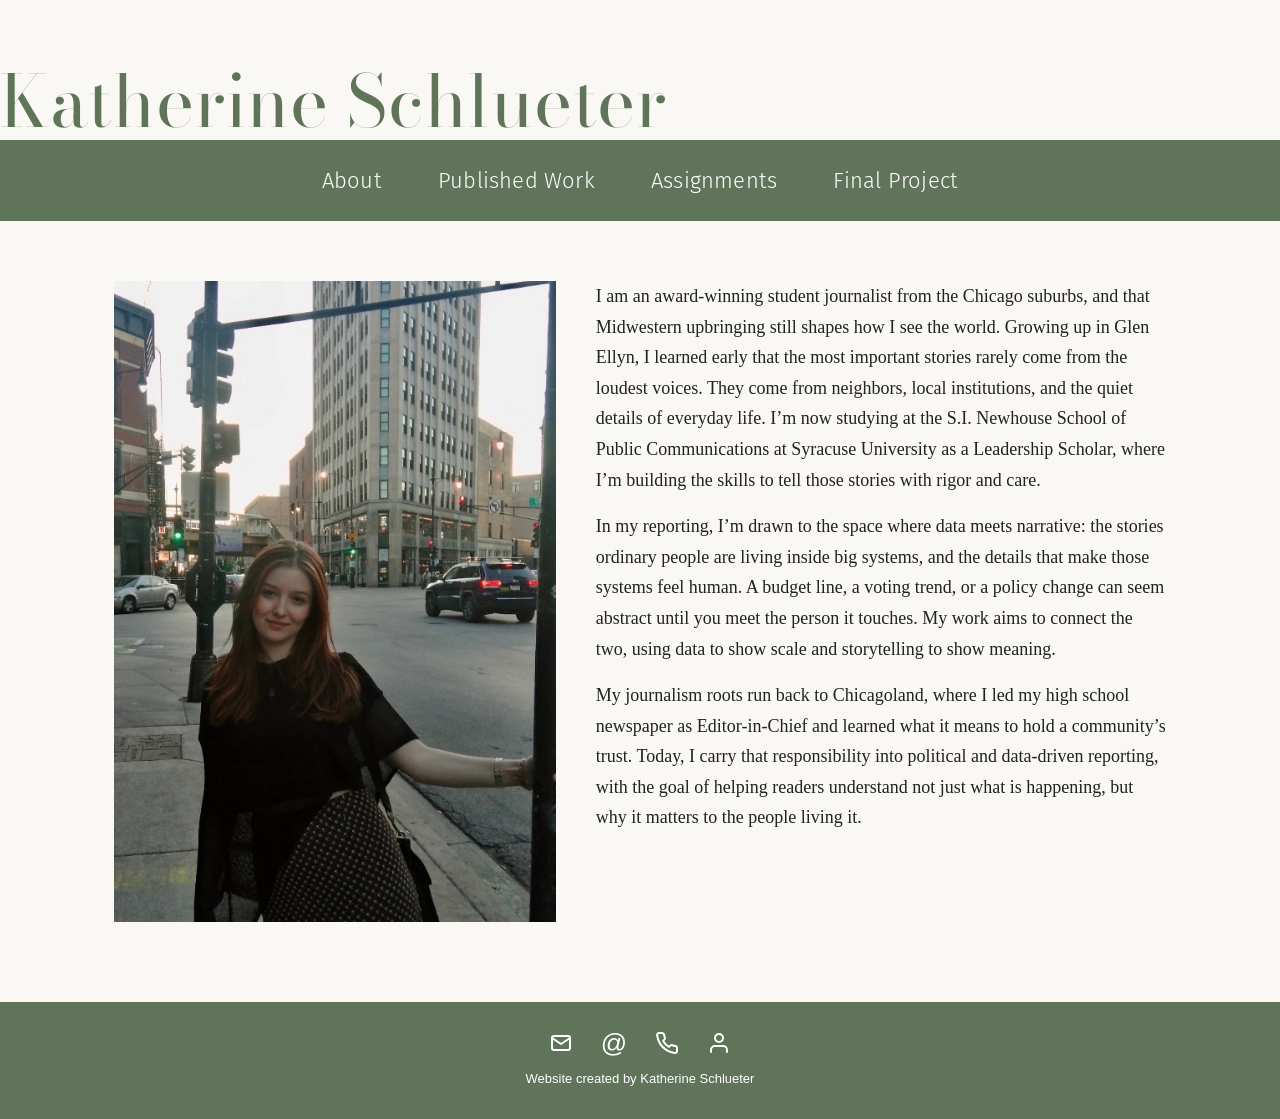
==== index.html @ d0f66d29 "Add Bootstrap CSS link to index.html" ====
<!DOCTYPE html>
<html lang="en">
<head>
  <meta charset="UTF-8">
  <meta name="viewport" content="width=device-width, initial-scale=1">
  <link href="https://cdn.jsdelivr.net/npm/bootstrap@5.3.3/dist/css/bootstrap.min.css" rel="stylesheet">
<link rel="stylesheet" href="main.css">   
  <title>Katherine Schlueter</title>
  <link rel="stylesheet" href="main.css">
  <link rel="preconnect" href="https://fonts.googleapis.com">
<link rel="preconnect" href="https://fonts.gstatic.com" crossorigin>
<link href="https://fonts.googleapis.com/css2?family=Bodoni+Moda:ital,opsz,wght@0,6..96,400..900;1,6..96,400..900&display=swap" rel="stylesheet">
</head>
<body>

    <header>
    <div class="masthead">
</div>
      <a class="site-name" href="index.html">Katherine Schlueter</a>
    </div>
    <nav>
      <a href="about/index.html">About</a>
      <a href="work/index.html">Published Work</a>
      <a href="assignments/index.html">Assignments</a>
      <a href="final/index.html">Final Project</a>
    </nav>
  </header>

    <main class="wide">
    <article class="lead-story">

          <figure class="lead-photo">
        <img src="IMG_1049.jpeg" alt="Katherine Schlueter">
      </figure>

      <p>I am an award-winning student journalist from the Chicago suburbs, and that Midwestern upbringing still shapes how I see the world. Growing up in Glen Ellyn, I learned early that the most important stories rarely come from the loudest voices. They come from neighbors, local institutions, and the quiet details of everyday life. I’m now studying at the S.I. Newhouse School of Public Communications at Syracuse University as a Leadership Scholar, where I’m building the skills to tell those stories with rigor and care. </p>

      <p> In my reporting, I’m drawn to the space where data meets narrative: the stories ordinary people are living inside big systems, and the details that make those systems feel human. A budget line, a voting trend, or a policy change can seem abstract until you meet the person it touches. My work aims to connect the two, using data to show scale and storytelling to show meaning.<p>
      <p>My journalism roots run back to Chicagoland, where I led my high school newspaper as Editor-in-Chief and learned what it means to hold a community’s trust. Today, I carry that responsibility into political and data-driven reporting, with the goal of helping readers understand not just what is happening, but why it matters to the people living it.</p>


  </main>

 <footer>
  <nav class="contact-links" aria-label="Contact">

    <!-- Email: mail icon -->
    <a href="mailto:katherinesreport@gmail.com" aria-label="Email">
      <svg width="24" height="24" viewBox="0 0 24 24" fill="none" stroke="currentColor" stroke-width="2" stroke-linecap="round" stroke-linejoin="round">
        <rect x="3" y="5" width="18" height="14" rx="2"></rect>
        <path d="M3 7l9 6 9-6"></path>
      </svg>
    </a>

    <!-- Instagram: @ symbol -->
    <a href="https://www.instagram.com/katherines.report/" aria-label="Instagram">
      <span class="at-symbol">@</span>
    </a>

    <!-- Phone: phone icon (replace the number) -->
    <a href="tel:+15555555555" aria-label="Phone">
      <svg width="24" height="24" viewBox="0 0 24 24" fill="none" stroke="currentColor" stroke-width="2" stroke-linecap="round" stroke-linejoin="round">
        <path d="M22 16.92v3a2 2 0 0 1-2.18 2 19.79 19.79 0 0 1-8.63-3.07 19.5 19.5 0 0 1-6-6 19.79 19.79 0 0 1-3.07-8.67A2 2 0 0 1 4.11 2h3a2 2 0 0 1 2 1.72 12.84 12.84 0 0 0 .7 2.81 2 2 0 0 1-.45 2.11L8.09 9.91a16 16 0 0 0 6 6l1.27-1.27a2 2 0 0 1 2.11-.45 12.84 12.84 0 0 0 2.81.7A2 2 0 0 1 22 16.92z"></path>
      </svg>
    </a>
    <!-- LinkedIn: profile icon -->
    <a href="https://www.linkedin.com/in/katherine-schlueter/" aria-label="LinkedIn">
      <svg width="24" height="24" viewBox="0 0 24 24" fill="none" stroke="currentColor" stroke-width="2" stroke-linecap="round" stroke-linejoin="round">
        <path d="M20 21v-2a4 4 0 0 0-4-4H8a4 4 0 0 0-4 4v2"></path>
        <circle cx="12" cy="7" r="4"></circle>
      </svg>
    </a>
  </nav>
  <p>Website created by Katherine Schlueter</p>
</footer>

</body>
</html>
---- main.css ----
/* Fonts: Bodoni Moda for the name and headlines, Fira Sans Light for the nav */
@import url("https://fonts.googleapis.com/css2?family=Bodoni+Moda:wght@400;500&family=Fira+Sans:wght@300&display=swap");

/* ---------- Colors: change these to restyle the whole site ---------- */
:root {
  --sage: #5f7458;        /* name, nav bar, footer, links */
  --sage-dark: #46583f;   /* link hover */
  --sage-light: #e3e9df;  /* hover on white-on-green text */
  --text: #222;
  --muted: #777;
  --line: #ddd;
  --bg: #faf8f5;
}

/* ---------- Page basics ---------- */
body {
  margin: 0;
  display: flex;
  flex-direction: column;
  min-height: 100vh;      /* keeps the footer at the bottom on short pages */
  background: var(--bg);
  color: var(--text);
  font-family: Georgia, "Times New Roman", serif;
  line-height: 1.7;
}

main {
  flex: 1;
  width: 100%;
  box-sizing: border-box;
  max-width: 720px;
  margin: 60px auto;
  padding: 0 24px;
}

main.wide {
  max-width: 1100px;
}

h1, h2 {
  font-weight: normal;
  letter-spacing: 0.02em;
}

img {
  max-width: 100%;
  height: auto;
}

a {
  color: var(--sage);
  text-decoration: underline;
}

a:hover {
  color: var(--sage-dark);
}

/* ---------- Header: masthead + green nav bar ---------- */
header {
  text-align: left;
}

.masthead {
  padding: 36px 48px 28px;
}

.masthead .tagline {
  display: block;
  font-family: Helvetica, Arial, sans-serif;
  font-size: 11px;
  letter-spacing: 0.25em;
  text-transform: uppercase;
  color: var(--sage);
  padding-bottom: 4px;
}

header .site-name {
  display: block;
  font-family: "Bodoni Moda", Georgia, serif;
  font-size: 72px;
  font-weight: 400;
  line-height: 1.05;
  letter-spacing: 0.01em;
  color: var(--sage);
  text-decoration: none;
}

header nav {
  display: flex;
  justify-content: center;
  flex-wrap: wrap;
  gap: 8px 56px;
  background: var(--sage);
  padding: 22px 24px;
}

header nav a {
  font-family: "Fira Sans", Helvetica, Arial, sans-serif;
  font-weight: 300;
  font-size: 22px;
  letter-spacing: 0.01em;
  color: #fff;
  text-decoration: none;
}

header nav a:hover {
  color: var(--sage-light);
  text-decoration: underline;
}

/* The page you're on shows in black */
header nav a[aria-current="page"] {
  color: #000;
}

/* ---------- Footer: green bar with white contact icons ---------- */
footer {
  background: var(--sage);
  color: #fff;
  padding: 28px 0;
  text-align: center;
  font-family: Helvetica, Arial, sans-serif;
  font-size: 13px;
}

footer p {
  margin: 12px 0 0;
}

.contact-links {
  display: flex;
  justify-content: center;
  align-items: center;
  gap: 28px;
}

footer a {
  display: flex;
  align-items: center;
  color: #fff;
  text-decoration: none;
}

footer a:hover {
  color: var(--sage-light);
}

.at-symbol {
  font-family: Helvetica, Arial, sans-serif;
  font-size: 26px;
  line-height: 1;
}

/* ---------- Home page: front-page story ---------- */
.lead-story {
  display: flow-root;     /* keeps the floated photo inside the section */
}

.lead-photo {
  float: left;
  width: 42%;
  margin: 0 40px 20px 0;
}

.lead-photo img {
  display: block;
  width: 100%;
  height: auto;
}

.lead-photo figcaption {
  margin-top: 8px;
  font-family: Helvetica, Arial, sans-serif;
  font-size: 12px;
  line-height: 1.4;
  color: var(--muted);
}

.kicker {
  display: block;
  font-family: Helvetica, Arial, sans-serif;
  font-size: 12px;
  font-weight: bold;
  letter-spacing: 0.15em;
  text-transform: uppercase;
  color: var(--sage);
}

.headline {
  font-family: "Bodoni Moda", Georgia, serif;
  font-size: 44px;
  line-height: 1.15;
  margin: 8px 0 12px;
}

.headline a {
  color: var(--text);
  text-decoration: none;
}

.headline a:hover {
  color: var(--sage);
}

.byline {
  font-family: Helvetica, Arial, sans-serif;
  font-size: 13px;
  letter-spacing: 0.05em;
  text-transform: uppercase;
  color: var(--muted);
  border-bottom: 1px solid var(--line);
  padding-bottom: 12px;
}

.lead-story p {
  font-size: 18px;
}

/* ---------- Published Work list ---------- */
.work-list {
  list-style: none;
  padding: 0;
  margin-top: 32px;
}

.work-list li {
  padding: 18px 0;
  border-bottom: 1px solid var(--line);
}

.work-list a {
  font-size: 19px;
}

.work-list .tag {
  display: block;
  font-family: Helvetica, Arial, sans-serif;
  font-size: 12px;
  letter-spacing: 0.08em;
  text-transform: uppercase;
  color: var(--muted);
}

/* ---------- Phones ---------- */
@media (max-width: 700px) {
  .lead-photo {
    float: none;
    width: 100%;
    margin: 0 0 20px;
  }
  .headline {
    font-size: 32px;
  }
}

@media (max-width: 600px) {
  .masthead {
    padding: 24px 24px 20px;
  }
  header .site-name {
    font-size: 40px;
  }
  header nav {
    gap: 8px 28px;
  }
  header nav a {
    font-size: 18px;
  }
}
header nav {
  display:
/* Bubblegum-pink "coming soon" message */
.magic-note {
  color: #ff6fb5;
  font-size: 32px;
  text-align: center;
  line-height: 1.4;
}
/* ---------- Home page: featured stories (compact row of three) ---------- */
.featured {
  max-width: 860px;          /* smaller number = smaller cards */
  margin: 56px auto 0;
  padding-top: 24px;
  border-top: 1px solid var(--line);
}

.section-label {
  margin: 0 0 20px;
  font-family: Helvetica, Arial, sans-serif;
  font-size: 13px;
  font-weight: bold;
  letter-spacing: 0.15em;
  text-align: center;
  text-transform: uppercase;
  color: var(--sage);
}

/* Always three in one line, stacking only on small phones */
.featured-grid {
  display: grid;
  grid-template-columns: repeat(3, 1fr);
  gap: 24px;
}

.featured-card {
  display: block;
  text-align: center;
  color: var(--text);
  text-decoration: none;
}

.featured-card .thumb {
  aspect-ratio: 4 / 3;
  background: var(--sage-light);
  overflow: hidden;
}

.featured-card .thumb img {
  display: block;
  width: 100%;
  height: 100%;
  object-fit: cover;
  transition: transform 0.3s;
}

.featured-card:hover .thumb img {
  transform: scale(1.04);
}

.featured-card h3 {
  margin: 12px 0 4px;
  font-family: "Bodoni Moda", Georgia, serif;
  font-size: 18px;
  font-weight: 400;
  line-height: 1.25;
}

.featured-card:hover h3 {
  color: var(--sage);
}

/* Category in light gray, year in small bold caps below it */
.featured-card .tag {
  display: block;
  font-size: 13px;
  color: var(--muted);
}

.featured-card .year {
  display: block;
  margin-top: 4px;
  font-family: Helvetica, Arial, sans-serif;
  font-size: 11px;
  font-weight: bold;
  letter-spacing: 0.1em;
  color: var(--muted);
}

.featured > p {
  margin-top: 20px;
  text-align: center;
  font-size: 14px;
}

@media (max-width: 520px) {
  .featured-grid {
    grid-template-columns: 1fr;
  }
}
---- main.css ----
/* Fonts: Bodoni Moda for the name and headlines, Fira Sans Light for the nav */
@import url("https://fonts.googleapis.com/css2?family=Bodoni+Moda:wght@400;500&family=Fira+Sans:wght@300&display=swap");

/* ---------- Colors: change these to restyle the whole site ---------- */
:root {
  --sage: #5f7458;        /* name, nav bar, footer, links */
  --sage-dark: #46583f;   /* link hover */
  --sage-light: #e3e9df;  /* hover on white-on-green text */
  --text: #222;
  --muted: #777;
  --line: #ddd;
  --bg: #faf8f5;
}

/* ---------- Page basics ---------- */
body {
  margin: 0;
  display: flex;
  flex-direction: column;
  min-height: 100vh;      /* keeps the footer at the bottom on short pages */
  background: var(--bg);
  color: var(--text);
  font-family: Georgia, "Times New Roman", serif;
  line-height: 1.7;
}

main {
  flex: 1;
  width: 100%;
  box-sizing: border-box;
  max-width: 720px;
  margin: 60px auto;
  padding: 0 24px;
}

main.wide {
  max-width: 1100px;
}

h1, h2 {
  font-weight: normal;
  letter-spacing: 0.02em;
}

img {
  max-width: 100%;
  height: auto;
}

a {
  color: var(--sage);
  text-decoration: underline;
}

a:hover {
  color: var(--sage-dark);
}

/* ---------- Header: masthead + green nav bar ---------- */
header {
  text-align: left;
}

.masthead {
  padding: 36px 48px 28px;
}

.masthead .tagline {
  display: block;
  font-family: Helvetica, Arial, sans-serif;
  font-size: 11px;
  letter-spacing: 0.25em;
  text-transform: uppercase;
  color: var(--sage);
  padding-bottom: 4px;
}

header .site-name {
  display: block;
  font-family: "Bodoni Moda", Georgia, serif;
  font-size: 72px;
  font-weight: 400;
  line-height: 1.05;
  letter-spacing: 0.01em;
  color: var(--sage);
  text-decoration: none;
}

header nav {
  display: flex;
  justify-content: center;
  flex-wrap: wrap;
  gap: 8px 56px;
  background: var(--sage);
  padding: 22px 24px;
}

header nav a {
  font-family: "Fira Sans", Helvetica, Arial, sans-serif;
  font-weight: 300;
  font-size: 22px;
  letter-spacing: 0.01em;
  color: #fff;
  text-decoration: none;
}

header nav a:hover {
  color: var(--sage-light);
  text-decoration: underline;
}

/* The page you're on shows in black */
header nav a[aria-current="page"] {
  color: #000;
}

/* ---------- Footer: green bar with white contact icons ---------- */
footer {
  background: var(--sage);
  color: #fff;
  padding: 28px 0;
  text-align: center;
  font-family: Helvetica, Arial, sans-serif;
  font-size: 13px;
}

footer p {
  margin: 12px 0 0;
}

.contact-links {
  display: flex;
  justify-content: center;
  align-items: center;
  gap: 28px;
}

footer a {
  display: flex;
  align-items: center;
  color: #fff;
  text-decoration: none;
}

footer a:hover {
  color: var(--sage-light);
}

.at-symbol {
  font-family: Helvetica, Arial, sans-serif;
  font-size: 26px;
  line-height: 1;
}

/* ---------- Home page: front-page story ---------- */
.lead-story {
  display: flow-root;     /* keeps the floated photo inside the section */
}

.lead-photo {
  float: left;
  width: 42%;
  margin: 0 40px 20px 0;
}

.lead-photo img {
  display: block;
  width: 100%;
  height: auto;
}

.lead-photo figcaption {
  margin-top: 8px;
  font-family: Helvetica, Arial, sans-serif;
  font-size: 12px;
  line-height: 1.4;
  color: var(--muted);
}

.kicker {
  display: block;
  font-family: Helvetica, Arial, sans-serif;
  font-size: 12px;
  font-weight: bold;
  letter-spacing: 0.15em;
  text-transform: uppercase;
  color: var(--sage);
}

.headline {
  font-family: "Bodoni Moda", Georgia, serif;
  font-size: 44px;
  line-height: 1.15;
  margin: 8px 0 12px;
}

.headline a {
  color: var(--text);
  text-decoration: none;
}

.headline a:hover {
  color: var(--sage);
}

.byline {
  font-family: Helvetica, Arial, sans-serif;
  font-size: 13px;
  letter-spacing: 0.05em;
  text-transform: uppercase;
  color: var(--muted);
  border-bottom: 1px solid var(--line);
  padding-bottom: 12px;
}

.lead-story p {
  font-size: 18px;
}

/* ---------- Published Work list ---------- */
.work-list {
  list-style: none;
  padding: 0;
  margin-top: 32px;
}

.work-list li {
  padding: 18px 0;
  border-bottom: 1px solid var(--line);
}

.work-list a {
  font-size: 19px;
}

.work-list .tag {
  display: block;
  font-family: Helvetica, Arial, sans-serif;
  font-size: 12px;
  letter-spacing: 0.08em;
  text-transform: uppercase;
  color: var(--muted);
}

/* ---------- Phones ---------- */
@media (max-width: 700px) {
  .lead-photo {
    float: none;
    width: 100%;
    margin: 0 0 20px;
  }
  .headline {
    font-size: 32px;
  }
}

@media (max-width: 600px) {
  .masthead {
    padding: 24px 24px 20px;
  }
  header .site-name {
    font-size: 40px;
  }
  header nav {
    gap: 8px 28px;
  }
  header nav a {
    font-size: 18px;
  }
}
header nav {
  display:
/* Bubblegum-pink "coming soon" message */
.magic-note {
  color: #ff6fb5;
  font-size: 32px;
  text-align: center;
  line-height: 1.4;
}
/* ---------- Home page: featured stories (compact row of three) ---------- */
.featured {
  max-width: 860px;          /* smaller number = smaller cards */
  margin: 56px auto 0;
  padding-top: 24px;
  border-top: 1px solid var(--line);
}

.section-label {
  margin: 0 0 20px;
  font-family: Helvetica, Arial, sans-serif;
  font-size: 13px;
  font-weight: bold;
  letter-spacing: 0.15em;
  text-align: center;
  text-transform: uppercase;
  color: var(--sage);
}

/* Always three in one line, stacking only on small phones */
.featured-grid {
  display: grid;
  grid-template-columns: repeat(3, 1fr);
  gap: 24px;
}

.featured-card {
  display: block;
  text-align: center;
  color: var(--text);
  text-decoration: none;
}

.featured-card .thumb {
  aspect-ratio: 4 / 3;
  background: var(--sage-light);
  overflow: hidden;
}

.featured-card .thumb img {
  display: block;
  width: 100%;
  height: 100%;
  object-fit: cover;
  transition: transform 0.3s;
}

.featured-card:hover .thumb img {
  transform: scale(1.04);
}

.featured-card h3 {
  margin: 12px 0 4px;
  font-family: "Bodoni Moda", Georgia, serif;
  font-size: 18px;
  font-weight: 400;
  line-height: 1.25;
}

.featured-card:hover h3 {
  color: var(--sage);
}

/* Category in light gray, year in small bold caps below it */
.featured-card .tag {
  display: block;
  font-size: 13px;
  color: var(--muted);
}

.featured-card .year {
  display: block;
  margin-top: 4px;
  font-family: Helvetica, Arial, sans-serif;
  font-size: 11px;
  font-weight: bold;
  letter-spacing: 0.1em;
  color: var(--muted);
}

.featured > p {
  margin-top: 20px;
  text-align: center;
  font-size: 14px;
}

@media (max-width: 520px) {
  .featured-grid {
    grid-template-columns: 1fr;
  }
}
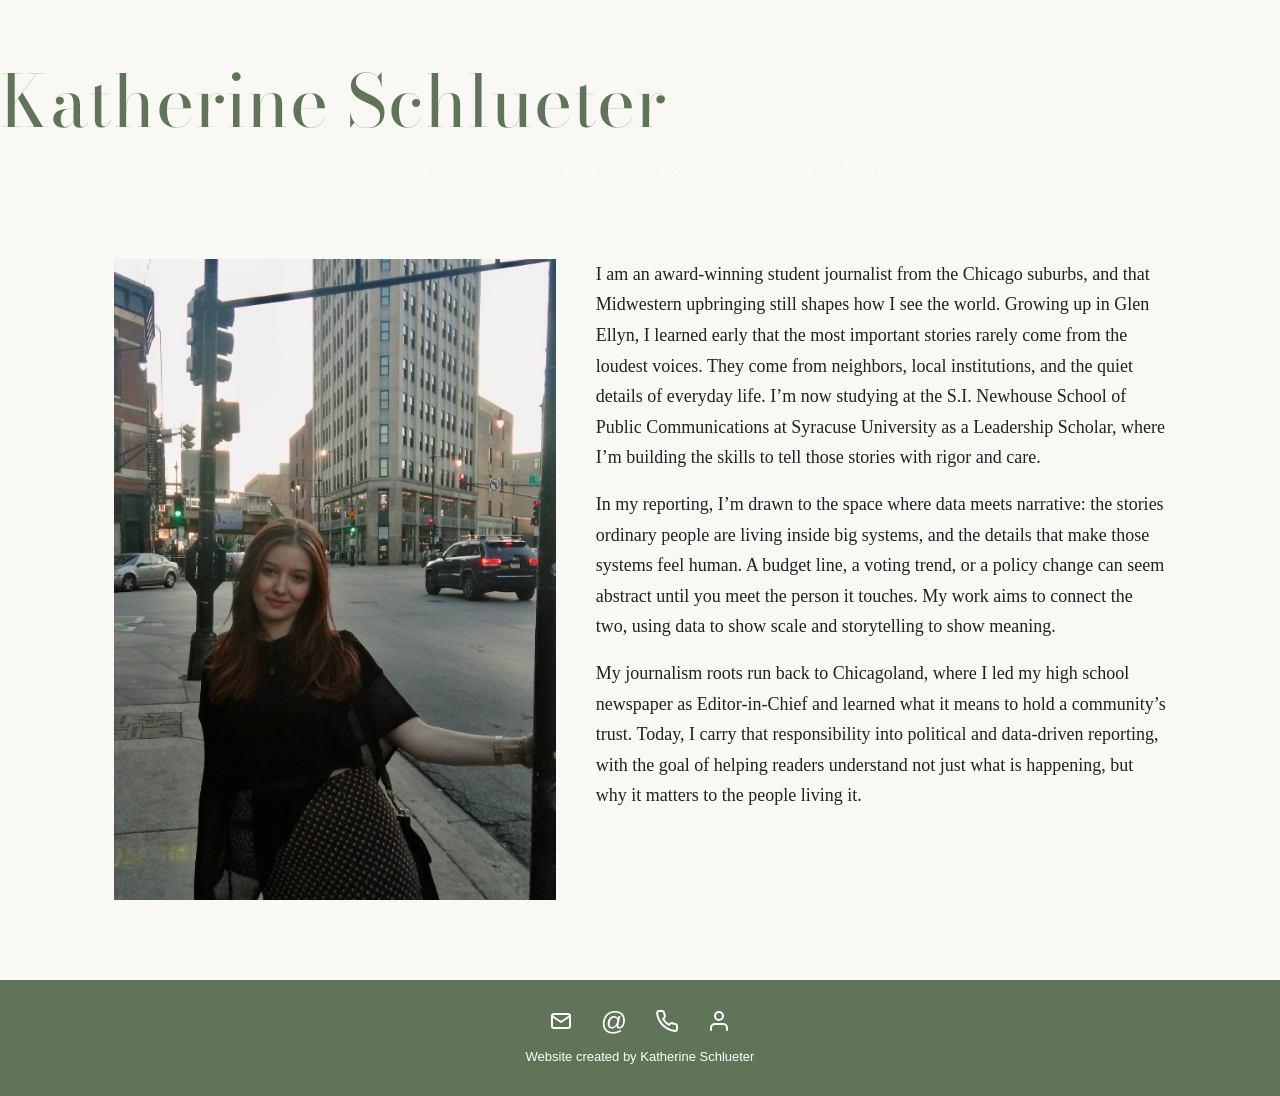
==== commit 58ac23bc: "Refactor navigation bar in index.html" ====
--- a/index.html
+++ b/index.html
@@ -11,6 +11,7 @@
 <link rel="preconnect" href="https://fonts.gstatic.com" crossorigin>
 <link href="https://fonts.googleapis.com/css2?family=Bodoni+Moda:ital,opsz,wght@0,6..96,400..900;1,6..96,400..900&display=swap" rel="stylesheet">
 </head>
+  <script src="https://cdn.jsdelivr.net/npm/bootstrap@5.3.3/dist/js/bootstrap.bundle.min.js"></script>
 <body>
 
     <header>
@@ -18,14 +19,22 @@
 </div>
       <a class="site-name" href="index.html">Katherine Schlueter</a>
     </div>
-    <nav>
-      <a href="about/index.html">About</a>
-      <a href="work/index.html">Published Work</a>
-      <a href="assignments/index.html">Assignments</a>
-      <a href="final/index.html">Final Project</a>
-    </nav>
   </header>
-
+<nav class="navbar navbar-expand-md sage-navbar" data-bs-theme="dark" aria-label="Main">
+  <div class="container-fluid justify-content-center">
+    <button class="navbar-toggler" type="button" data-bs-toggle="collapse" data-bs-target="#mainNav" aria-controls="mainNav" aria-expanded="false" aria-label="Toggle navigation">
+      <span class="navbar-toggler-icon"></span>
+    </button>
+    <div class="collapse navbar-collapse justify-content-center" id="mainNav">
+      <ul class="navbar-nav gap-md-5">
+        <li class="nav-item"><a class="nav-link" href="about/index.html">About</a></li>
+        <li class="nav-item"><a class="nav-link" href="work/index.html">Published Work</a></li>
+        <li class="nav-item"><a class="nav-link" href="assignments/index.html">Assignments</a></li>
+        <li class="nav-item"><a class="nav-link" href="final/index.html">Final Project</a></li>
+      </ul>
+    </div>
+  </div>
+</nav>
     <main class="wide">
     <article class="lead-story">
 
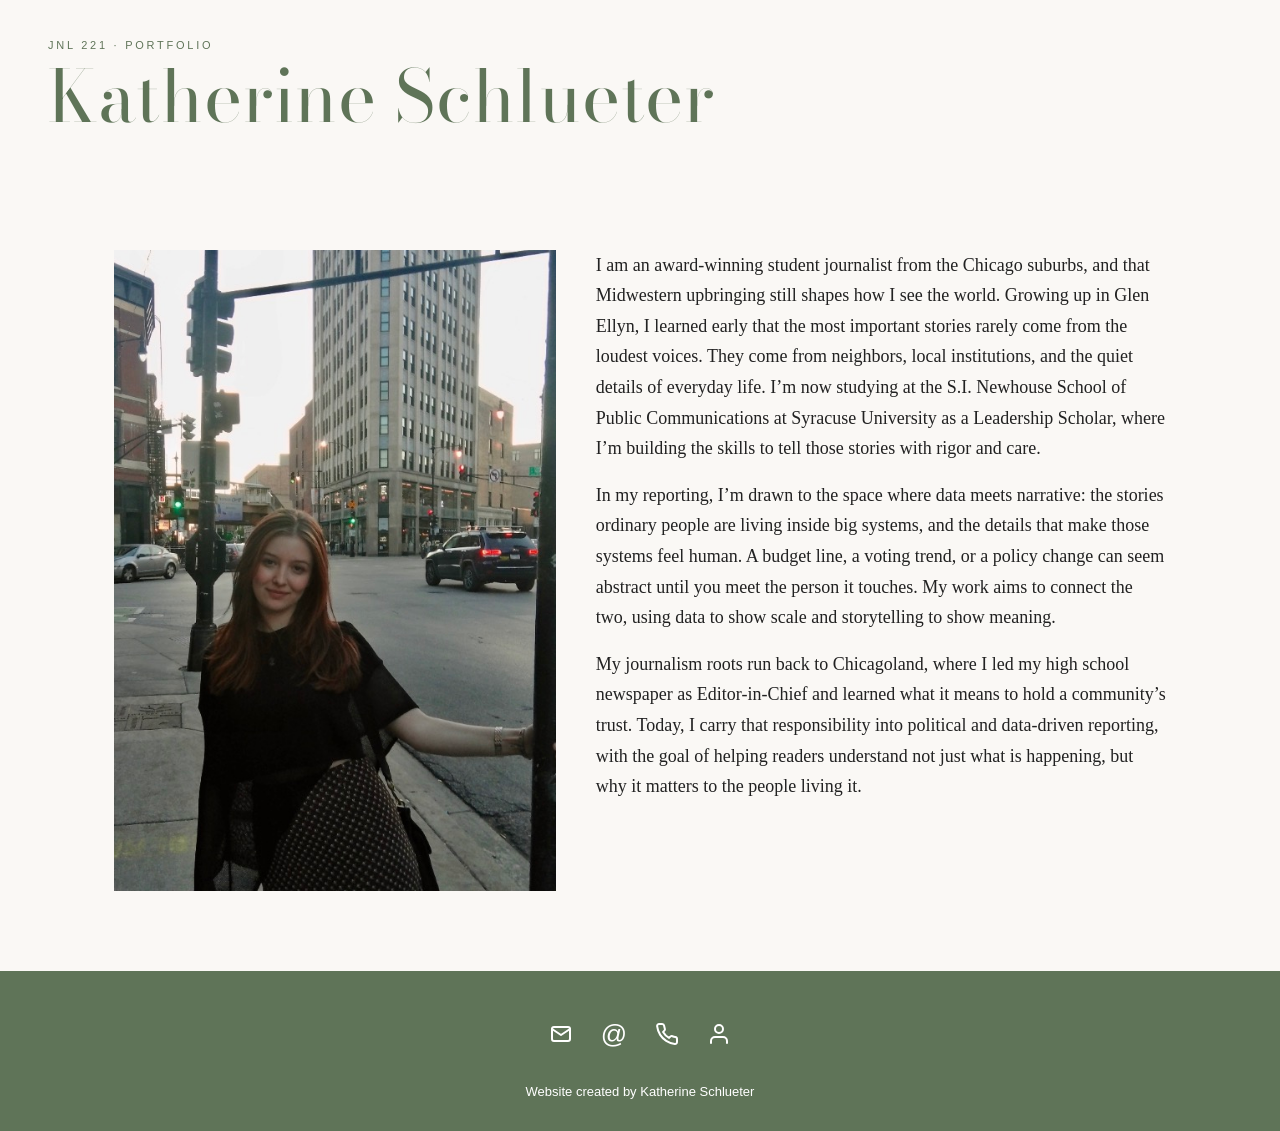
==== commit 9d0951e7: "Enhance HTML structure and font loading Added preconnect links for Google Fonts and updated header s" ====
--- a/index.html
+++ b/index.html
@@ -3,24 +3,26 @@
 <head>
   <meta charset="UTF-8">
   <meta name="viewport" content="width=device-width, initial-scale=1">
+  <title>Katherine Schlueter</title>
   <link href="https://cdn.jsdelivr.net/npm/bootstrap@5.3.3/dist/css/bootstrap.min.css" rel="stylesheet">
-<link rel="stylesheet" href="main.css">   
-  <title>Katherine Schlueter</title>
   <link rel="stylesheet" href="main.css">
   <link rel="preconnect" href="https://fonts.googleapis.com">
-<link rel="preconnect" href="https://fonts.gstatic.com" crossorigin>
-<link href="https://fonts.googleapis.com/css2?family=Bodoni+Moda:ital,opsz,wght@0,6..96,400..900;1,6..96,400..900&display=swap" rel="stylesheet">
+  <link rel="preconnect" href="https://fonts.gstatic.com" crossorigin>
+  <link href="https://fonts.googleapis.com/css2?family=Bodoni+Moda:ital,opsz,wght@0,6..96,400..900;1,6..96,400..900&display=swap" rel="stylesheet">
 </head>
   <script src="https://cdn.jsdelivr.net/npm/bootstrap@5.3.3/dist/js/bootstrap.bundle.min.js"></script>
 <body>
 
     <header>
+     <header>
     <div class="masthead">
-</div>
+      <div class="masthead-top">
+        <span class="tagline">JNL 221 &middot; Portfolio</span>
+
+      </div>
       <a class="site-name" href="index.html">Katherine Schlueter</a>
     </div>
   </header>
-<nav class="navbar navbar-expand-md sage-navbar" data-bs-theme="dark" aria-label="Main">
   <div class="container-fluid justify-content-center">
     <button class="navbar-toggler" type="button" data-bs-toggle="collapse" data-bs-target="#mainNav" aria-controls="mainNav" aria-expanded="false" aria-label="Toggle navigation">
       <span class="navbar-toggler-icon"></span>
@@ -42,12 +44,12 @@
         <img src="IMG_1049.jpeg" alt="Katherine Schlueter">
       </figure>
 
-      <p>I am an award-winning student journalist from the Chicago suburbs, and that Midwestern upbringing still shapes how I see the world. Growing up in Glen Ellyn, I learned early that the most important stories rarely come from the loudest voices. They come from neighbors, local institutions, and the quiet details of everyday life. I’m now studying at the S.I. Newhouse School of Public Communications at Syracuse University as a Leadership Scholar, where I’m building the skills to tell those stories with rigor and care. </p>
+      <p>I am an award-winning student journalist from the Chicago suburbs, and that Midwestern upbringing still shapes how I see the world. Growing up in Glen Ellyn, I learned early that the most important stories rarely come from the loudest voices. They come from neighbors, local institutions, and the quiet details of everyday life. I’m now studying at the S.I. Newhouse School of Public Communications at Syracuse University as a Leadership Scholar, where I’m building the skills to tell those stories with rigor and care. <p>
 
       <p> In my reporting, I’m drawn to the space where data meets narrative: the stories ordinary people are living inside big systems, and the details that make those systems feel human. A budget line, a voting trend, or a policy change can seem abstract until you meet the person it touches. My work aims to connect the two, using data to show scale and storytelling to show meaning.<p>
-      <p>My journalism roots run back to Chicagoland, where I led my high school newspaper as Editor-in-Chief and learned what it means to hold a community’s trust. Today, I carry that responsibility into political and data-driven reporting, with the goal of helping readers understand not just what is happening, but why it matters to the people living it.</p>
+      <p>My journalism roots run back to Chicagoland, where I led my high school newspaper as Editor-in-Chief and learned what it means to hold a community’s trust. Today, I carry that responsibility into political and data-driven reporting, with the goal of helping readers understand not just what is happening, but why it matters to the people living it.<p>
 
-
+</article>
   </main>
 
  <footer>
@@ -82,6 +84,7 @@
   </nav>
   <p>Website created by Katherine Schlueter</p>
 </footer>
-
+  <script src="https://cdn.jsdelivr.net/npm/bootstrap@5.3.3/dist/js/bootstrap.bundle.min.js"></script>
+</body>
 </body>
 </html>
--- a/main.css
+++ b/main.css
@@ -368,3 +368,29 @@
     grid-template-columns: 1fr;
   }
 }
+.sage-navbar {
+  --bs-navbar-color: #fff;
+  --bs-navbar-hover-color: var(--sage-light);
+  --bs-navbar-active-color: #000;
+  background: var(--sage);
+  padding: 14px 24px;
+}
+
+.sage-navbar .nav-link {
+  font-family: "Fira Sans", Helvetica, Arial, sans-serif;
+  font-weight: 300;
+  font-size: 22px;
+}
+
+.sage-navbar .nav-link:hover {
+  text-decoration: underline;
+}
+.dataviz-box {
+  min-height: 260px;
+  display: flex;
+  align-items: center;
+  justify-content: center;
+  background: var(--sage-light);
+  color: var(--sage);
+}
+  
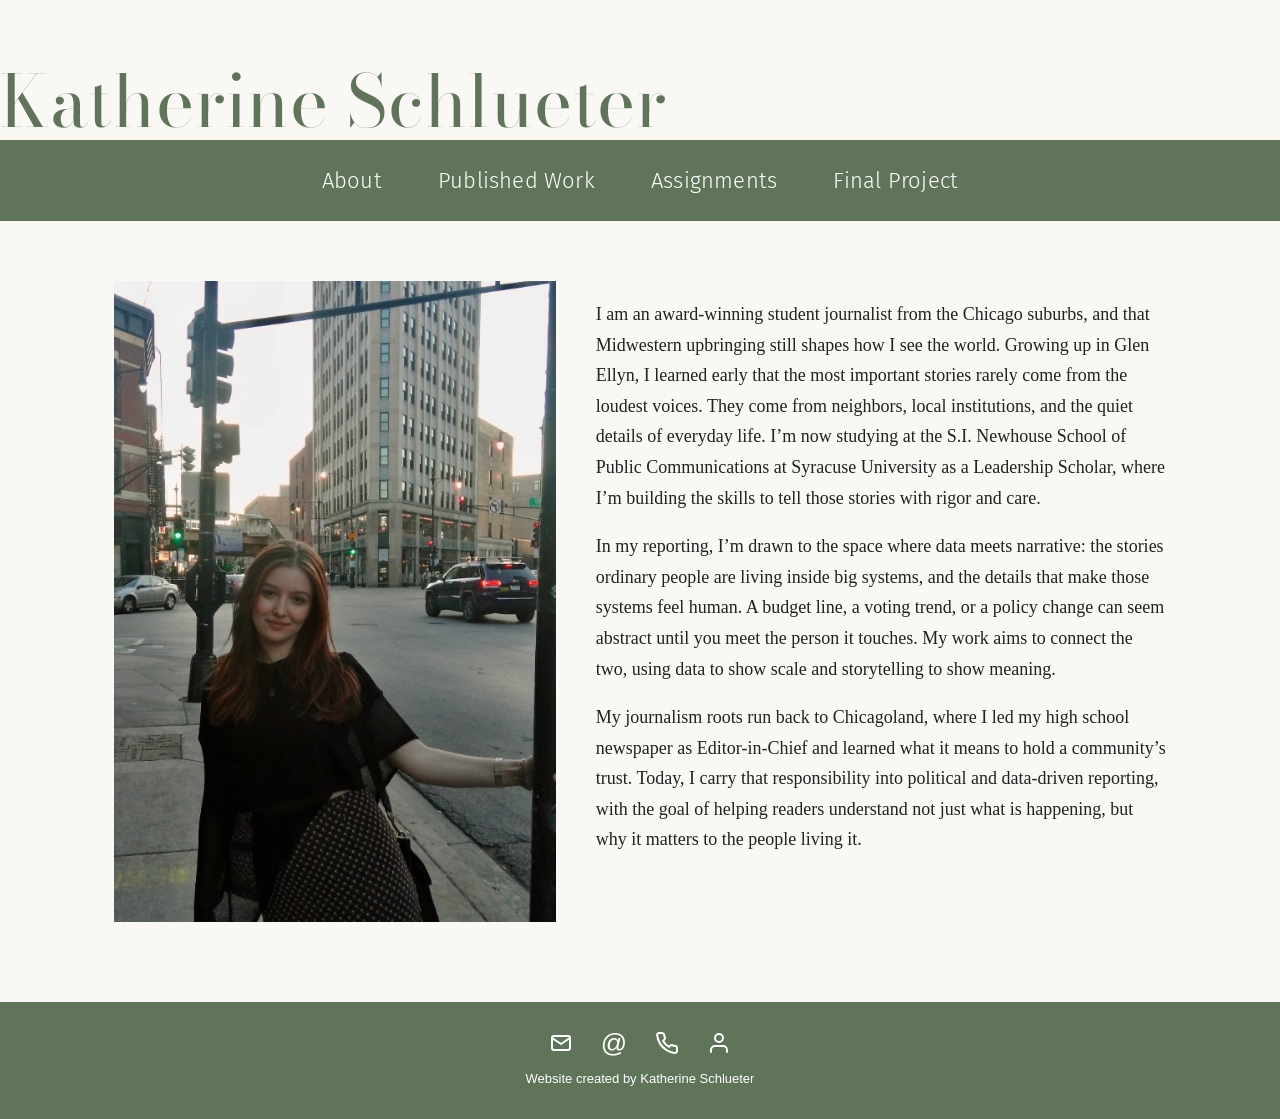
==== commit 832f7047: "Update index.html" ====
--- a/index.html
+++ b/index.html
@@ -4,39 +4,26 @@
   <meta charset="UTF-8">
   <meta name="viewport" content="width=device-width, initial-scale=1">
   <title>Katherine Schlueter</title>
-  <link href="https://cdn.jsdelivr.net/npm/bootstrap@5.3.3/dist/css/bootstrap.min.css" rel="stylesheet">
   <link rel="stylesheet" href="main.css">
   <link rel="preconnect" href="https://fonts.googleapis.com">
-  <link rel="preconnect" href="https://fonts.gstatic.com" crossorigin>
-  <link href="https://fonts.googleapis.com/css2?family=Bodoni+Moda:ital,opsz,wght@0,6..96,400..900;1,6..96,400..900&display=swap" rel="stylesheet">
+<link rel="preconnect" href="https://fonts.gstatic.com" crossorigin>
+<link href="https://fonts.googleapis.com/css2?family=Bodoni+Moda:ital,opsz,wght@0,6..96,400..900;1,6..96,400..900&display=swap" rel="stylesheet">
 </head>
-  <script src="https://cdn.jsdelivr.net/npm/bootstrap@5.3.3/dist/js/bootstrap.bundle.min.js"></script>
 <body>
 
     <header>
-     <header>
     <div class="masthead">
-      <div class="masthead-top">
-        <span class="tagline">JNL 221 &middot; Portfolio</span>
-
-      </div>
+</div>
       <a class="site-name" href="index.html">Katherine Schlueter</a>
     </div>
+    <nav>
+      <a href="about/index.html">About</a>
+      <a href="work/index.html">Published Work</a>
+      <a href="assignments/index.html">Assignments</a>
+      <a href="final/index.html">Final Project</a>
+    </nav>
   </header>
-  <div class="container-fluid justify-content-center">
-    <button class="navbar-toggler" type="button" data-bs-toggle="collapse" data-bs-target="#mainNav" aria-controls="mainNav" aria-expanded="false" aria-label="Toggle navigation">
-      <span class="navbar-toggler-icon"></span>
-    </button>
-    <div class="collapse navbar-collapse justify-content-center" id="mainNav">
-      <ul class="navbar-nav gap-md-5">
-        <li class="nav-item"><a class="nav-link" href="about/index.html">About</a></li>
-        <li class="nav-item"><a class="nav-link" href="work/index.html">Published Work</a></li>
-        <li class="nav-item"><a class="nav-link" href="assignments/index.html">Assignments</a></li>
-        <li class="nav-item"><a class="nav-link" href="final/index.html">Final Project</a></li>
-      </ul>
-    </div>
-  </div>
-</nav>
+
     <main class="wide">
     <article class="lead-story">
 
@@ -44,12 +31,12 @@
         <img src="IMG_1049.jpeg" alt="Katherine Schlueter">
       </figure>
 
-      <p>I am an award-winning student journalist from the Chicago suburbs, and that Midwestern upbringing still shapes how I see the world. Growing up in Glen Ellyn, I learned early that the most important stories rarely come from the loudest voices. They come from neighbors, local institutions, and the quiet details of everyday life. I’m now studying at the S.I. Newhouse School of Public Communications at Syracuse University as a Leadership Scholar, where I’m building the skills to tell those stories with rigor and care. <p>
+      <p>I am an award-winning student journalist from the Chicago suburbs, and that Midwestern upbringing still shapes how I see the world. Growing up in Glen Ellyn, I learned early that the most important stories rarely come from the loudest voices. They come from neighbors, local institutions, and the quiet details of everyday life. I’m now studying at the S.I. Newhouse School of Public Communications at Syracuse University as a Leadership Scholar, where I’m building the skills to tell those stories with rigor and care. </p>
 
       <p> In my reporting, I’m drawn to the space where data meets narrative: the stories ordinary people are living inside big systems, and the details that make those systems feel human. A budget line, a voting trend, or a policy change can seem abstract until you meet the person it touches. My work aims to connect the two, using data to show scale and storytelling to show meaning.<p>
-      <p>My journalism roots run back to Chicagoland, where I led my high school newspaper as Editor-in-Chief and learned what it means to hold a community’s trust. Today, I carry that responsibility into political and data-driven reporting, with the goal of helping readers understand not just what is happening, but why it matters to the people living it.<p>
+      <p>My journalism roots run back to Chicagoland, where I led my high school newspaper as Editor-in-Chief and learned what it means to hold a community’s trust. Today, I carry that responsibility into political and data-driven reporting, with the goal of helping readers understand not just what is happening, but why it matters to the people living it.</p>
 
-</article>
+
   </main>
 
  <footer>
@@ -84,7 +71,6 @@
   </nav>
   <p>Website created by Katherine Schlueter</p>
 </footer>
-  <script src="https://cdn.jsdelivr.net/npm/bootstrap@5.3.3/dist/js/bootstrap.bundle.min.js"></script>
-</body>
+
 </body>
 </html>
--- a/main.css
+++ b/main.css
@@ -394,3 +394,20 @@
   color: var(--sage);
 }
   
+.sage-navbar {
+  --bs-navbar-color: #fff;
+  --bs-navbar-hover-color: var(--sage-light);
+  --bs-navbar-active-color: #000;
+  background: var(--sage);
+  padding: 14px 24px;
+}
+
+.sage-navbar .nav-link {
+  font-family: "Fira Sans", Helvetica, Arial, sans-serif;
+  font-weight: 300;
+  font-size: 22px;
+}
+
+.sage-navbar .nav-link:hover {
+  text-decoration: underline;
+}
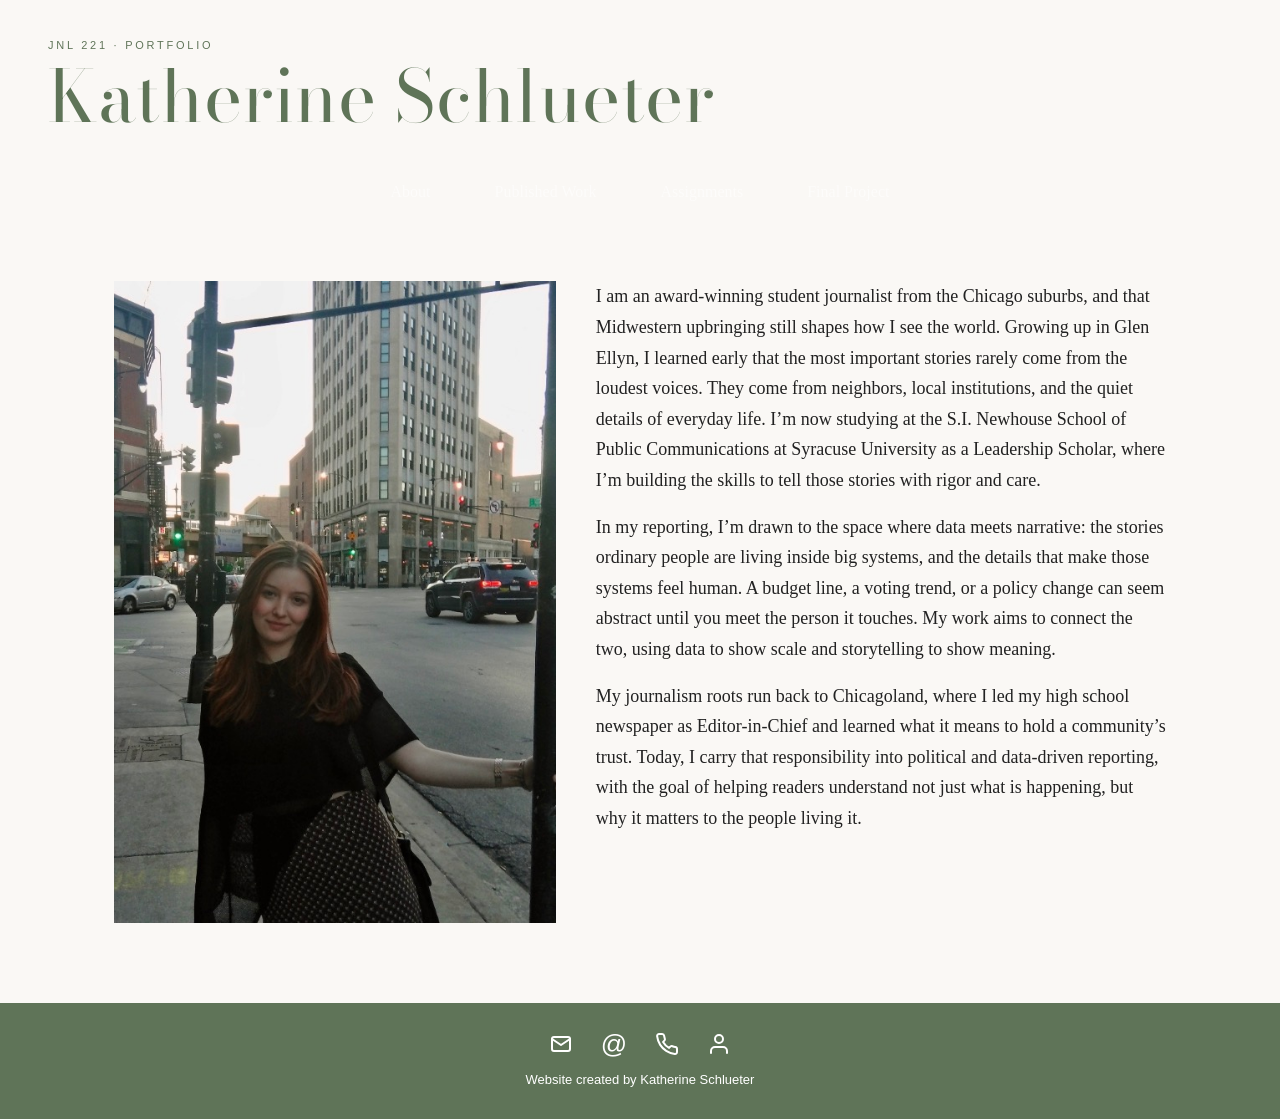
==== commit 8f821b43: "Integrate Bootstrap for improved layout and design Added Bootstrap CSS and JS for styling and functi" ====
--- a/index.html
+++ b/index.html
@@ -4,25 +4,36 @@
   <meta charset="UTF-8">
   <meta name="viewport" content="width=device-width, initial-scale=1">
   <title>Katherine Schlueter</title>
+  <link href="https://cdn.jsdelivr.net/npm/bootstrap@5.3.3/dist/css/bootstrap.min.css" rel="stylesheet">
   <link rel="stylesheet" href="main.css">
   <link rel="preconnect" href="https://fonts.googleapis.com">
-<link rel="preconnect" href="https://fonts.gstatic.com" crossorigin>
-<link href="https://fonts.googleapis.com/css2?family=Bodoni+Moda:ital,opsz,wght@0,6..96,400..900;1,6..96,400..900&display=swap" rel="stylesheet">
+  <link rel="preconnect" href="https://fonts.gstatic.com" crossorigin>
+  <link href="https://fonts.googleapis.com/css2?family=Bodoni+Moda:ital,opsz,wght@0,6..96,400..900;1,6..96,400..900&display=swap" rel="stylesheet">
 </head>
 <body>
 
-    <header>
+      <header>
     <div class="masthead">
-</div>
+      <span class="tagline">JNL 221 &middot; Portfolio</span>
       <a class="site-name" href="index.html">Katherine Schlueter</a>
     </div>
-    <nav>
-      <a href="about/index.html">About</a>
-      <a href="work/index.html">Published Work</a>
-      <a href="assignments/index.html">Assignments</a>
-      <a href="final/index.html">Final Project</a>
-    </nav>
   </header>
+
+  <nav class="navbar navbar-expand-md sage-navbar" data-bs-theme="dark" aria-label="Main">
+    <div class="container-fluid justify-content-center">
+      <button class="navbar-toggler" type="button" data-bs-toggle="collapse" data-bs-target="#mainNav" aria-controls="mainNav" aria-expanded="false" aria-label="Toggle navigation">
+        <span class="navbar-toggler-icon"></span>
+      </button>
+      <div class="collapse navbar-collapse justify-content-center" id="mainNav">
+        <ul class="navbar-nav gap-md-5">
+          <li class="nav-item"><a class="nav-link" href="about/index.html">About</a></li>
+          <li class="nav-item"><a class="nav-link" href="work/index.html">Published Work</a></li>
+          <li class="nav-item"><a class="nav-link" href="assignments/index.html">Assignments</a></li>
+          <li class="nav-item"><a class="nav-link" href="final/index.html">Final Project</a></li>
+        </ul>
+      </div>
+    </div>
+  </nav>
 
     <main class="wide">
     <article class="lead-story">
@@ -33,10 +44,10 @@
 
       <p>I am an award-winning student journalist from the Chicago suburbs, and that Midwestern upbringing still shapes how I see the world. Growing up in Glen Ellyn, I learned early that the most important stories rarely come from the loudest voices. They come from neighbors, local institutions, and the quiet details of everyday life. I’m now studying at the S.I. Newhouse School of Public Communications at Syracuse University as a Leadership Scholar, where I’m building the skills to tell those stories with rigor and care. </p>
 
-      <p> In my reporting, I’m drawn to the space where data meets narrative: the stories ordinary people are living inside big systems, and the details that make those systems feel human. A budget line, a voting trend, or a policy change can seem abstract until you meet the person it touches. My work aims to connect the two, using data to show scale and storytelling to show meaning.<p>
+      <p> In my reporting, I’m drawn to the space where data meets narrative: the stories ordinary people are living inside big systems, and the details that make those systems feel human. A budget line, a voting trend, or a policy change can seem abstract until you meet the person it touches. My work aims to connect the two, using data to show scale and storytelling to show meaning.</p>
       <p>My journalism roots run back to Chicagoland, where I led my high school newspaper as Editor-in-Chief and learned what it means to hold a community’s trust. Today, I carry that responsibility into political and data-driven reporting, with the goal of helping readers understand not just what is happening, but why it matters to the people living it.</p>
 
-
+</article>
   </main>
 
  <footer>
@@ -71,6 +82,7 @@
   </nav>
   <p>Website created by Katherine Schlueter</p>
 </footer>
-
+  <script src="https://cdn.jsdelivr.net/npm/bootstrap@5.3.3/dist/js/bootstrap.bundle.min.js"></script>
+</body>
 </body>
 </html>
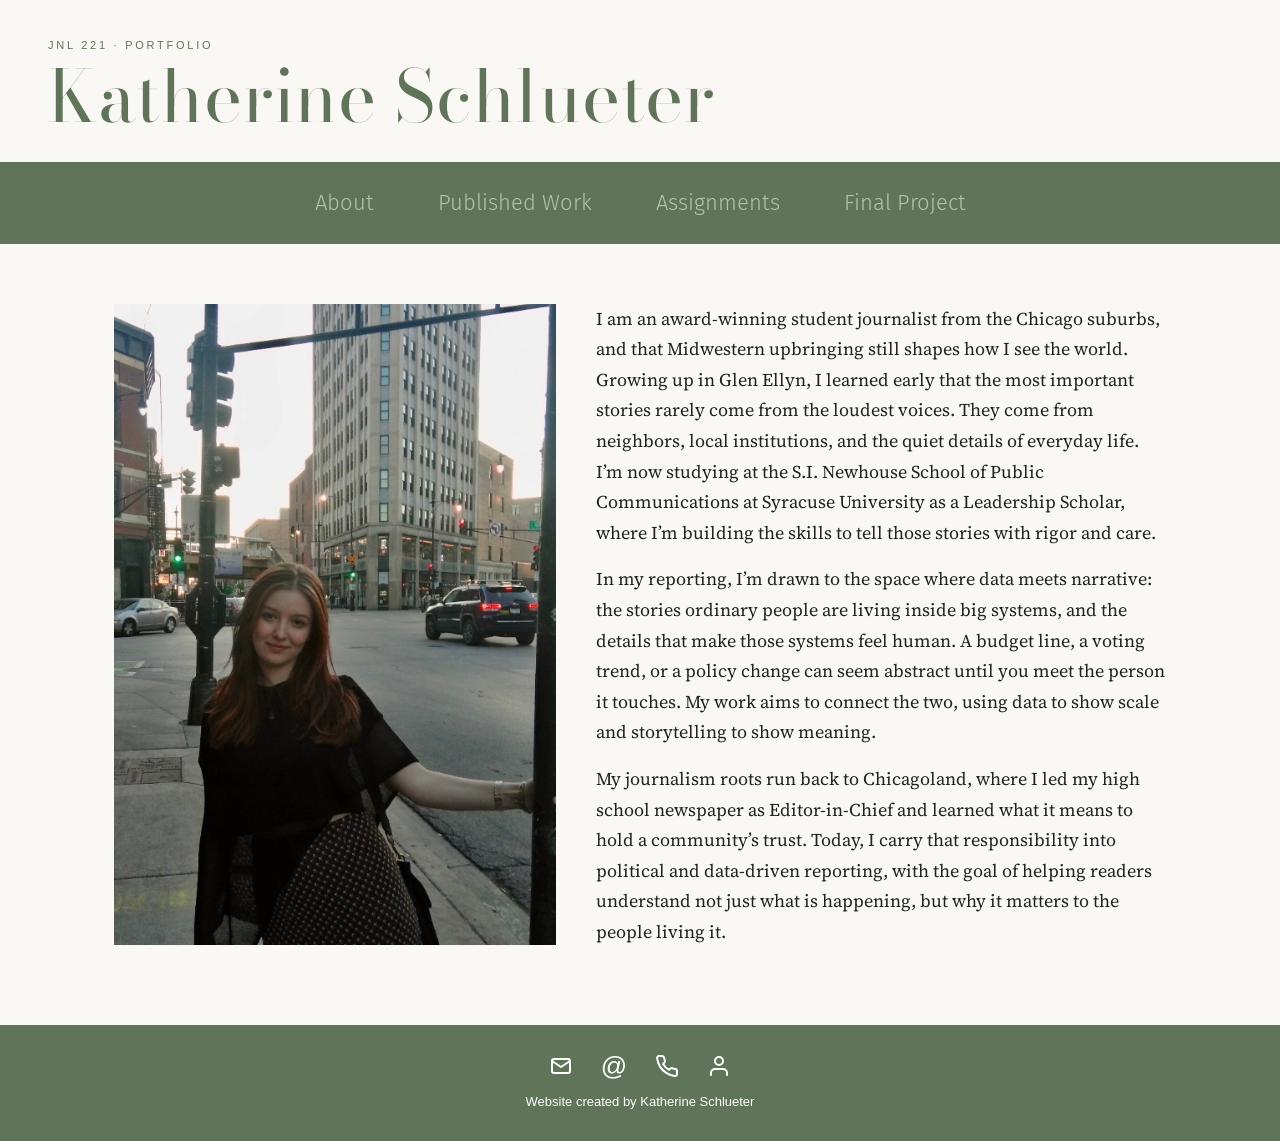
==== commit 2b29b11d: "Fix indentation in navbar section of index.html" ====
--- a/index.html
+++ b/index.html
@@ -19,7 +19,7 @@
     </div>
   </header>
 
-  <nav class="navbar navbar-expand-md sage-navbar" data-bs-theme="dark" aria-label="Main">
+ <nav class="navbar navbar-expand-md sage-navbar" data-bs-theme="dark" aria-label="Main">
     <div class="container-fluid justify-content-center">
       <button class="navbar-toggler" type="button" data-bs-toggle="collapse" data-bs-target="#mainNav" aria-controls="mainNav" aria-expanded="false" aria-label="Toggle navigation">
         <span class="navbar-toggler-icon"></span>
--- a/main.css
+++ b/main.css
@@ -1,5 +1,6 @@
-/* Fonts: Bodoni Moda for the name and headlines, Fira Sans Light for the nav */
-@import url("https://fonts.googleapis.com/css2?family=Bodoni+Moda:wght@400;500&family=Fira+Sans:wght@300&display=swap");
+/* Fonts: Bodoni Moda for the name and headlines, Fira Sans Light for the nav,
+   Source Serif 4 for paragraph text */
+@import url("https://fonts.googleapis.com/css2?family=Bodoni+Moda:wght@400;500&family=Fira+Sans:wght@300&family=Source+Serif+4:wght@400;600&display=swap");
 
 /* ---------- Colors: change these to restyle the whole site ---------- */
 :root {
@@ -20,7 +21,7 @@
   min-height: 100vh;      /* keeps the footer at the bottom on short pages */
   background: var(--bg);
   color: var(--text);
-  font-family: Georgia, "Times New Roman", serif;
+  font-family: "Source Serif 4", Georgia, "Times New Roman", serif;
   line-height: 1.7;
 }
 
@@ -56,7 +57,7 @@
   color: var(--sage-dark);
 }
 
-/* ---------- Header: masthead + green nav bar ---------- */
+/* ---------- Header: masthead ---------- */
 header {
   text-align: left;
 }
@@ -86,32 +87,23 @@
   text-decoration: none;
 }
 
-header nav {
-  display: flex;
-  justify-content: center;
-  flex-wrap: wrap;
-  gap: 8px 56px;
+/* ---------- Bootstrap navbar: green bar with white links ---------- */
+.sage-navbar {
+  --bs-navbar-color: #fff;
+  --bs-navbar-hover-color: var(--sage-light);
+  --bs-navbar-active-color: #000;
   background: var(--sage);
-  padding: 22px 24px;
-}
-
-header nav a {
+  padding: 14px 24px;
+}
+
+.sage-navbar .nav-link {
   font-family: "Fira Sans", Helvetica, Arial, sans-serif;
   font-weight: 300;
   font-size: 22px;
-  letter-spacing: 0.01em;
-  color: #fff;
-  text-decoration: none;
-}
-
-header nav a:hover {
-  color: var(--sage-light);
+}
+
+.sage-navbar .nav-link:hover {
   text-decoration: underline;
-}
-
-/* The page you're on shows in black */
-header nav a[aria-current="page"] {
-  color: #000;
 }
 
 /* ---------- Footer: green bar with white contact icons ---------- */
@@ -217,6 +209,100 @@
   font-size: 18px;
 }
 
+/* ---------- Home page: featured stories (compact row of three) ---------- */
+.featured {
+  max-width: 860px;          /* smaller number = smaller cards */
+  margin: 56px auto 0;
+  padding-top: 24px;
+  border-top: 1px solid var(--line);
+}
+
+.section-label {
+  margin: 0 0 20px;
+  font-family: Helvetica, Arial, sans-serif;
+  font-size: 13px;
+  font-weight: bold;
+  letter-spacing: 0.15em;
+  text-align: center;
+  text-transform: uppercase;
+  color: var(--sage);
+}
+
+.featured-grid {
+  display: grid;
+  grid-template-columns: repeat(3, 1fr);
+  gap: 24px;
+}
+
+.featured-card {
+  display: block;
+  text-align: center;
+  color: var(--text);
+  text-decoration: none;
+}
+
+.featured-card .thumb {
+  aspect-ratio: 4 / 3;
+  background: var(--sage-light);
+  overflow: hidden;
+}
+
+.featured-card .thumb img {
+  display: block;
+  width: 100%;
+  height: 100%;
+  object-fit: cover;
+  transition: transform 0.3s;
+}
+
+.featured-card:hover .thumb img {
+  transform: scale(1.04);
+}
+
+.featured-card h3 {
+  margin: 12px 0 4px;
+  font-family: "Bodoni Moda", Georgia, serif;
+  font-size: 18px;
+  font-weight: 400;
+  line-height: 1.25;
+}
+
+.featured-card:hover h3 {
+  color: var(--sage);
+}
+
+.featured-card .tag {
+  display: block;
+  font-size: 13px;
+  color: var(--muted);
+}
+
+.featured-card .year {
+  display: block;
+  margin-top: 4px;
+  font-family: Helvetica, Arial, sans-serif;
+  font-size: 11px;
+  font-weight: bold;
+  letter-spacing: 0.1em;
+  color: var(--muted);
+}
+
+.featured > p {
+  margin-top: 20px;
+  text-align: center;
+  font-size: 14px;
+}
+
+/* ---------- Data visualization placeholder ---------- */
+.dataviz-box {
+  min-height: 260px;
+  display: flex;
+  align-items: center;
+  justify-content: center;
+  background: var(--sage-light);
+  color: var(--sage);
+}
+
 /* ---------- Published Work list ---------- */
 .work-list {
   list-style: none;
@@ -240,6 +326,14 @@
   letter-spacing: 0.08em;
   text-transform: uppercase;
   color: var(--muted);
+}
+
+/* ---------- Coming-soon message ---------- */
+.magic-note {
+  color: #ff6fb5;
+  font-size: 32px;
+  text-align: center;
+  line-height: 1.4;
 }
 
 /* ---------- Phones ---------- */
@@ -261,106 +355,6 @@
   header .site-name {
     font-size: 40px;
   }
-  header nav {
-    gap: 8px 28px;
-  }
-  header nav a {
-    font-size: 18px;
-  }
-}
-header nav {
-  display:
-/* Bubblegum-pink "coming soon" message */
-.magic-note {
-  color: #ff6fb5;
-  font-size: 32px;
-  text-align: center;
-  line-height: 1.4;
-}
-/* ---------- Home page: featured stories (compact row of three) ---------- */
-.featured {
-  max-width: 860px;          /* smaller number = smaller cards */
-  margin: 56px auto 0;
-  padding-top: 24px;
-  border-top: 1px solid var(--line);
-}
-
-.section-label {
-  margin: 0 0 20px;
-  font-family: Helvetica, Arial, sans-serif;
-  font-size: 13px;
-  font-weight: bold;
-  letter-spacing: 0.15em;
-  text-align: center;
-  text-transform: uppercase;
-  color: var(--sage);
-}
-
-/* Always three in one line, stacking only on small phones */
-.featured-grid {
-  display: grid;
-  grid-template-columns: repeat(3, 1fr);
-  gap: 24px;
-}
-
-.featured-card {
-  display: block;
-  text-align: center;
-  color: var(--text);
-  text-decoration: none;
-}
-
-.featured-card .thumb {
-  aspect-ratio: 4 / 3;
-  background: var(--sage-light);
-  overflow: hidden;
-}
-
-.featured-card .thumb img {
-  display: block;
-  width: 100%;
-  height: 100%;
-  object-fit: cover;
-  transition: transform 0.3s;
-}
-
-.featured-card:hover .thumb img {
-  transform: scale(1.04);
-}
-
-.featured-card h3 {
-  margin: 12px 0 4px;
-  font-family: "Bodoni Moda", Georgia, serif;
-  font-size: 18px;
-  font-weight: 400;
-  line-height: 1.25;
-}
-
-.featured-card:hover h3 {
-  color: var(--sage);
-}
-
-/* Category in light gray, year in small bold caps below it */
-.featured-card .tag {
-  display: block;
-  font-size: 13px;
-  color: var(--muted);
-}
-
-.featured-card .year {
-  display: block;
-  margin-top: 4px;
-  font-family: Helvetica, Arial, sans-serif;
-  font-size: 11px;
-  font-weight: bold;
-  letter-spacing: 0.1em;
-  color: var(--muted);
-}
-
-.featured > p {
-  margin-top: 20px;
-  text-align: center;
-  font-size: 14px;
 }
 
 @media (max-width: 520px) {
@@ -368,46 +362,3 @@
     grid-template-columns: 1fr;
   }
 }
-.sage-navbar {
-  --bs-navbar-color: #fff;
-  --bs-navbar-hover-color: var(--sage-light);
-  --bs-navbar-active-color: #000;
-  background: var(--sage);
-  padding: 14px 24px;
-}
-
-.sage-navbar .nav-link {
-  font-family: "Fira Sans", Helvetica, Arial, sans-serif;
-  font-weight: 300;
-  font-size: 22px;
-}
-
-.sage-navbar .nav-link:hover {
-  text-decoration: underline;
-}
-.dataviz-box {
-  min-height: 260px;
-  display: flex;
-  align-items: center;
-  justify-content: center;
-  background: var(--sage-light);
-  color: var(--sage);
-}
-  
-.sage-navbar {
-  --bs-navbar-color: #fff;
-  --bs-navbar-hover-color: var(--sage-light);
-  --bs-navbar-active-color: #000;
-  background: var(--sage);
-  padding: 14px 24px;
-}
-
-.sage-navbar .nav-link {
-  font-family: "Fira Sans", Helvetica, Arial, sans-serif;
-  font-weight: 300;
-  font-size: 22px;
-}
-
-.sage-navbar .nav-link:hover {
-  text-decoration: underline;
-}
